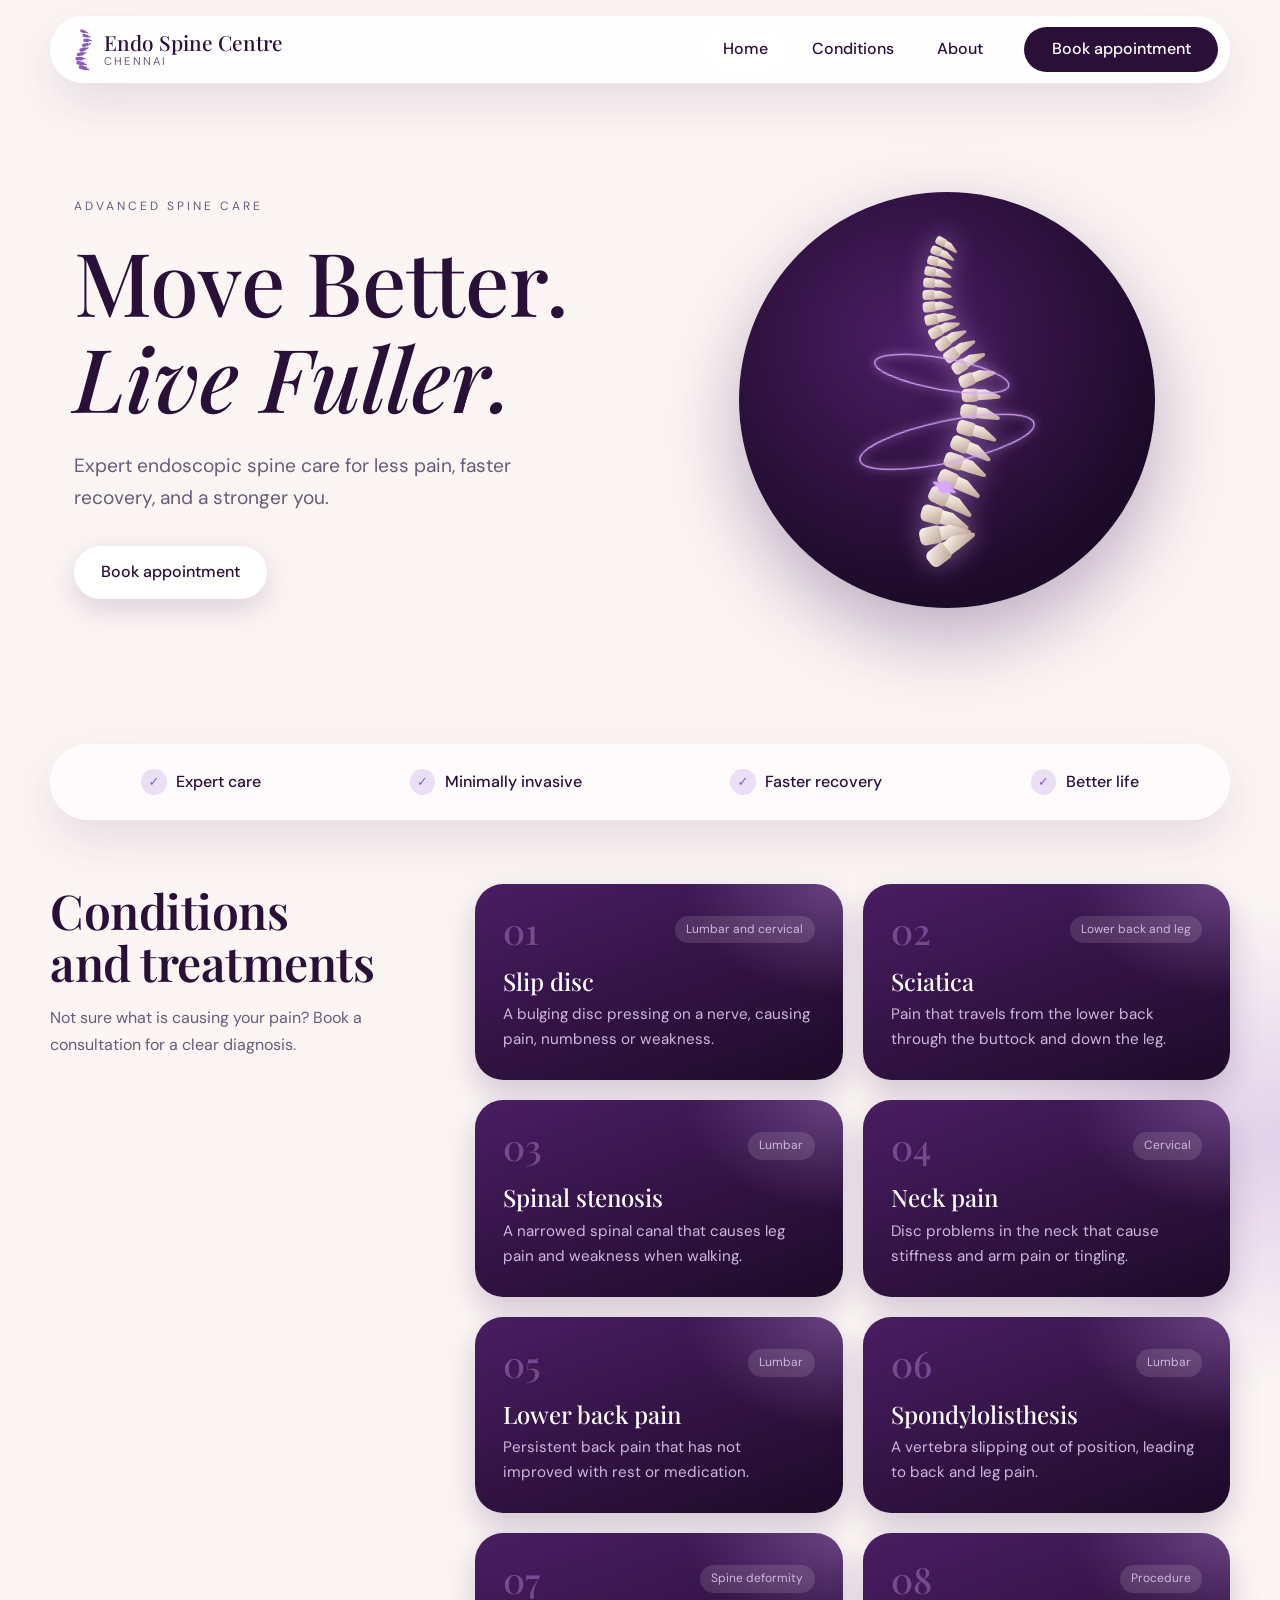
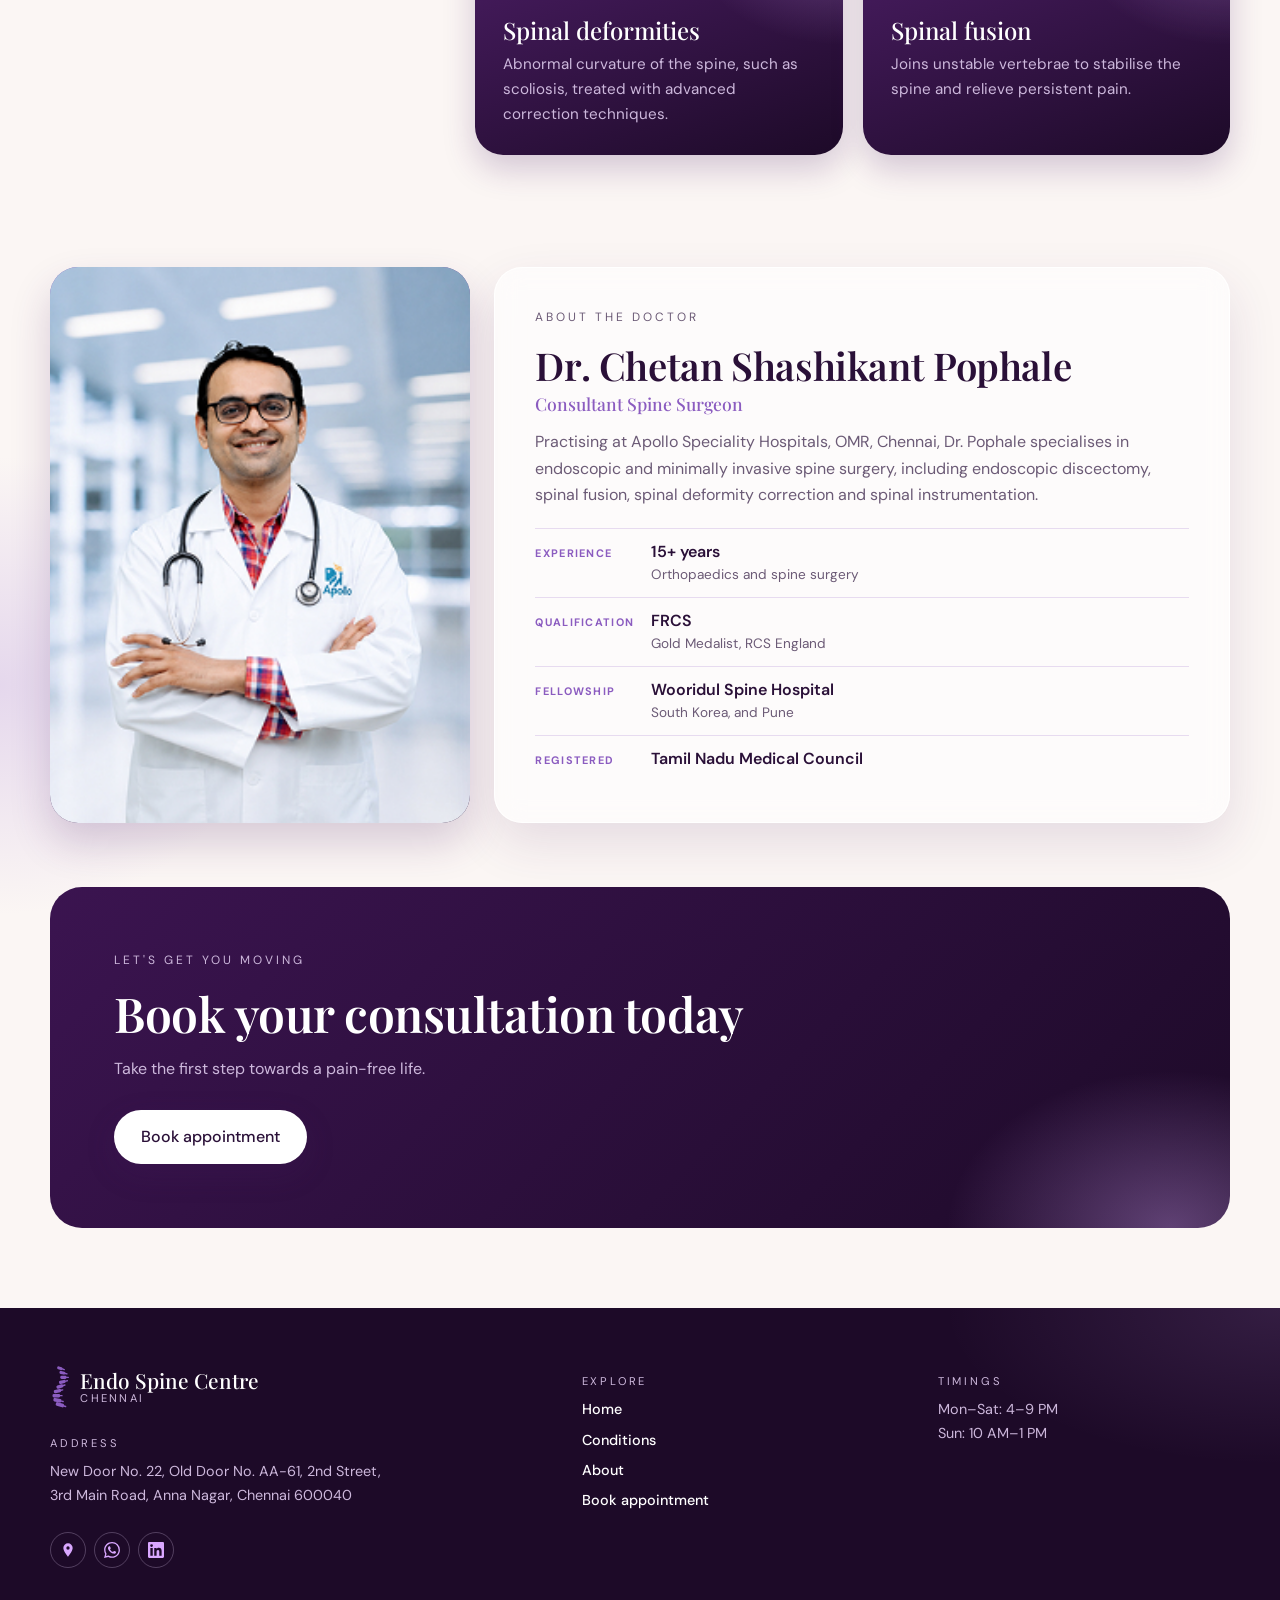
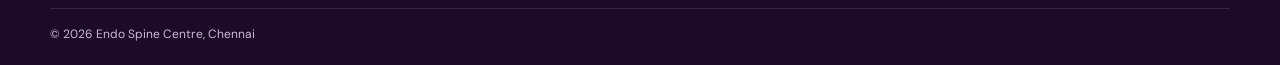
==== index.html @ b91d19f9 "Add files via upload" ====
<!DOCTYPE html>
<html lang="en">
<head>
  <meta charset="UTF-8">
  <meta name="viewport" content="width=device-width, initial-scale=1.0, viewport-fit=cover">
  <meta name="description" content="Endoscopic spine surgery by Dr. Chetan Pophale at Endo Spine Centre, Anna Nagar, Chennai.">
  <title>Endo Spine Centre, Chennai | Dr. Chetan Pophale</title>
  <link rel="preconnect" href="https://fonts.googleapis.com">
  <link rel="preconnect" href="https://fonts.gstatic.com" crossorigin>
  <link rel="stylesheet" href="https://fonts.googleapis.com/css2?family=DM+Sans:wght@400;500;700&family=Playfair+Display:ital,wght@0,500;0,600;1,500&display=swap">
  <link rel="stylesheet" href="style.css">
</head>
<body>
  <header class="site-header">
    <a class="brand" href="index.html"><span>Endo Spine Centre<small>Chennai</small></span></a>
    <button class="menu-toggle" type="button" aria-expanded="false" aria-controls="site-nav" aria-label="Open menu"><span></span></button>
    <nav class="site-nav" id="site-nav">
      <a href="index.html" aria-current="page">Home</a>
      <a href="#conditions">Conditions</a>
      <a href="#about">About</a>
      <a class="btn" href="booking.html">Book appointment</a>
    </nav>
  </header>

  <main>
    <section class="hero">
      <div class="container">
        <div class="hero-art">
          <svg class="spine" viewBox="150 0 300 700" role="img" aria-label="Glowing spine">
            <defs>
              <linearGradient id="bone" x1="0" y1="0" x2="1" y2="1">
                <stop offset="0" stop-color="#fff6ec"/>
                <stop offset="1" stop-color="#b79f90"/>
              </linearGradient>
              <symbol id="v" overflow="visible">
                <rect x="-20" y="-15" width="40" height="30" rx="10"/>
                <path d="M16-12H34L66 4Q70 9 63 11L34 12H16Z"/>
              </symbol>
            </defs>
            <g class="column">
              <use href="#v" transform="translate(289 47) rotate(29) scale(0.54)"/>
              <use href="#v" transform="translate(280 65) rotate(22) scale(0.56)"/>
              <use href="#v" transform="translate(274 84) rotate(16) scale(0.58)"/>
              <use href="#v" transform="translate(269 104) rotate(10) scale(0.60)"/>
              <use href="#v" transform="translate(267 126) rotate(4) scale(0.62)"/>
              <use href="#v" transform="translate(266 149) rotate(-1) scale(0.64)"/>
              <use href="#v" transform="translate(267 172) rotate(-6) scale(0.67)"/>
              <use href="#v" transform="translate(271 196) rotate(-12) scale(0.69)"/>
              <use href="#v" transform="translate(279 220) rotate(-26) scale(0.71)"/>
              <use href="#v" transform="translate(293 242) rotate(-35) scale(0.74)"/>
              <use href="#v" transform="translate(309 264) rotate(-37) scale(0.77)"/>
              <use href="#v" transform="translate(325 286) rotate(-33) scale(0.79)"/>
              <use href="#v" transform="translate(339 312) rotate(-21) scale(0.82)"/>
              <use href="#v" transform="translate(345 341) rotate(-3) scale(0.85)"/>
              <use href="#v" transform="translate(343 372) rotate(7) scale(0.88)"/>
              <use href="#v" transform="translate(337 404) rotate(16) scale(0.91)"/>
              <use href="#v" transform="translate(326 435) rotate(22) scale(0.95)"/>
              <use href="#v" transform="translate(314 467) rotate(19) scale(0.98)"/>
              <use href="#v" transform="translate(303 501) rotate(24) scale(1.01)"/>
              <use href="#v" transform="translate(286 534) rotate(26) scale(1.05)"/>
              <use href="#v" transform="translate(272 569) rotate(15) scale(1.09)"/>
              <use href="#v" transform="translate(270 609) rotate(-11) scale(1.13)"/>
              <use href="#v" transform="translate(285 646) rotate(-37) scale(1.17)"/>
            </g>
            <ellipse class="ring" cx="300" cy="430" rx="170" ry="40" transform="rotate(-12 300 430)"/>
            <ellipse class="ring" cx="290" cy="300" rx="130" ry="30" transform="rotate(10 290 300)"/>
            <ellipse class="disc" cx="295" cy="517" rx="24" ry="5" transform="rotate(25 295 517)"/>
            <circle class="pulse" cx="295" cy="517" r="12"/>
          </svg>
        </div>

        <div class="hero-copy">
          <p class="label">Advanced spine care</p>
          <h1>Move Better.<em>Live Fuller.</em></h1>
          <p class="lead">Expert endoscopic spine care for less pain, faster recovery, and a stronger you.</p>
          <a class="btn btn-light" href="booking.html">Book appointment</a>
        </div>
      </div>
    </section>

    <ul class="trust container">
      <li>Expert care</li>
      <li>Minimally invasive</li>
      <li>Faster recovery</li>
      <li>Better life</li>
    </ul>

    <section class="conditions" id="conditions">
      <div class="container">
        <div class="intro">
          <h2>Conditions and treatments</h2>
          <p>Not sure what is causing your pain? Book a consultation for a clear diagnosis.</p>
        </div>
        <div class="cards" data-carousel>
          <article class="card"><span>Lumbar and cervical</span><h3>Slip disc</h3><p>A bulging disc pressing on a nerve, causing pain, numbness or weakness.</p></article>
          <article class="card"><span>Lower back and leg</span><h3>Sciatica</h3><p>Pain that travels from the lower back through the buttock and down the leg.</p></article>
          <article class="card"><span>Lumbar</span><h3>Spinal stenosis</h3><p>A narrowed spinal canal that causes leg pain and weakness when walking.</p></article>
          <article class="card"><span>Cervical</span><h3>Neck pain</h3><p>Disc problems in the neck that cause stiffness and arm pain or tingling.</p></article>
          <article class="card"><span>Lumbar</span><h3>Lower back pain</h3><p>Persistent back pain that has not improved with rest or medication.</p></article>
          <article class="card"><span>Lumbar</span><h3>Spondylolisthesis</h3><p>A vertebra slipping out of position, leading to back and leg pain.</p></article>
          <article class="card"><span>Spine deformity</span><h3>Spinal deformities</h3><p>Abnormal curvature of the spine, such as scoliosis, treated with advanced correction techniques.</p></article>
          <article class="card"><span>Procedure</span><h3>Spinal fusion</h3><p>Joins unstable vertebrae to stabilise the spine and relieve persistent pain.</p></article>
        </div>
      </div>
    </section>

    <section class="about" id="about">
      <div class="container">
        <article class="about-card">
          <figure class="portrait">
            <img src="Chetan.jpg" alt="Dr. Chetan Pophale" loading="lazy">
          </figure>
          <div class="about-body">
            <p class="label">About the doctor</p>
            <h2>Dr. Chetan Shashikant Pophale</h2>
            <h3>Consultant Spine Surgeon</h3>
            <p>
              Practising at Apollo Speciality Hospitals, OMR, Chennai, Dr. Pophale specialises in
              endoscopic and minimally invasive spine surgery, including endoscopic discectomy, spinal
              fusion, spinal deformity correction and spinal instrumentation.
            </p>
            <dl class="credentials">
              <div><dt>Experience</dt><dd><strong>15+ years</strong><span>Orthopaedics and spine surgery</span></dd></div>
              <div><dt>Qualification</dt><dd><strong>FRCS</strong><span>Gold Medalist, RCS England</span></dd></div>
              <div><dt>Fellowship</dt><dd><strong>Wooridul Spine Hospital</strong><span>South Korea, and Pune</span></dd></div>
              <div><dt>Registered</dt><dd><strong>Tamil Nadu Medical Council</strong></dd></div>
            </dl>
          </div>
        </article>
      </div>
    </section>

    <section class="cta">
      <div class="container">
        <p class="label">Let's get you moving</p>
        <h2>Book your consultation today</h2>
        <p>Take the first step towards a pain-free life.</p>
        <a class="btn btn-light" href="booking.html">Book appointment</a>
      </div>
    </section>
  </main>

  <footer class="site-footer">
    <div class="container">
      <a class="brand" href="index.html"><span>Endo Spine Centre<small>Chennai</small></span></a>

      <div class="social-icons">
        <a class="icon-link" href="https://share.google/g54eVJGmW7RyER9a3" target="_blank" rel="noopener" aria-label="Directions" title="Directions">
          <svg viewBox="0 0 24 24" aria-hidden="true"><path d="M12 2a7 7 0 0 0-7 7c0 5 7 13 7 13s7-8 7-13a7 7 0 0 0-7-7zm0 9.5a2.5 2.5 0 1 1 0-5 2.5 2.5 0 0 1 0 5z"/></svg>
        </a>
        <a class="icon-link" href="#" data-whatsapp="Hello, I would like to know more about Endo Spine Centre." aria-label="WhatsApp" title="WhatsApp">
          <svg viewBox="0 0 24 24" aria-hidden="true"><path d="M17.472 14.382c-.297-.149-1.758-.867-2.03-.967-.273-.099-.471-.148-.67.15-.197.297-.767.966-.94 1.164-.173.199-.347.223-.644.075-.297-.15-1.255-.463-2.39-1.475-.883-.788-1.48-1.761-1.653-2.059-.173-.297-.018-.458.13-.606.134-.133.298-.347.446-.52.149-.174.198-.298.298-.497.099-.198.05-.371-.025-.52-.075-.149-.669-1.612-.916-2.207-.242-.579-.487-.5-.669-.51-.173-.008-.371-.01-.57-.01-.198 0-.52.074-.792.372-.272.297-1.04 1.016-1.04 2.479 0 1.462 1.065 2.875 1.213 3.074.149.198 2.096 3.2 5.077 4.487.709.306 1.262.489 1.694.625.712.227 1.36.195 1.871.118.571-.085 1.758-.719 2.006-1.413.248-.694.248-1.289.173-1.413-.074-.124-.272-.198-.57-.347m-5.421 7.403h-.004a9.87 9.87 0 0 1-5.031-1.378l-.361-.214-3.741.982.998-3.648-.235-.374a9.86 9.86 0 0 1-1.51-5.26c.001-5.45 4.436-9.884 9.888-9.884 2.64 0 5.122 1.03 6.988 2.898a9.825 9.825 0 0 1 2.893 6.994c-.003 5.45-4.437 9.884-9.885 9.884m8.413-18.297A11.815 11.815 0 0 0 12.05 0C5.495 0 .16 5.335.157 11.892c0 2.096.547 4.142 1.588 5.945L.057 24l6.305-1.654a11.882 11.882 0 0 0 5.683 1.448h.005c6.554 0 11.89-5.335 11.893-11.893a11.821 11.821 0 0 0-3.48-8.413z"/></svg>
        </a>
        <a class="icon-link" href="https://in.linkedin.com/in/chetan-pophale-14793382" target="_blank" rel="noopener" aria-label="LinkedIn" title="LinkedIn">
          <svg viewBox="0 0 24 24" aria-hidden="true"><path d="M20.447 20.452h-3.554v-5.569c0-1.328-.027-3.037-1.852-3.037-1.853 0-2.136 1.445-2.136 2.939v5.667H9.351V9h3.414v1.561h.046c.477-.9 1.637-1.85 3.37-1.85 3.601 0 4.267 2.37 4.267 5.455v6.286zM5.337 7.433a2.062 2.062 0 1 1 0-4.125 2.062 2.062 0 0 1 0 4.125zM7.119 20.452H3.555V9h3.564v11.452zM22.225 0H1.771C.792 0 0 .774 0 1.729v20.542C0 23.227.792 24 1.771 24h20.451C23.2 24 24 23.227 24 22.271V1.729C24 .774 23.2 0 22.222 0h.003z"/></svg>
        </a>
      </div>

      <div class="footer-block footer-location">
        <p class="label">Address</p>
        <a class="footer-address" href="https://share.google/g54eVJGmW7RyER9a3" target="_blank" rel="noopener" aria-label="Open address in Google Maps">
          <address>New Door No. 22, Old Door No. AA-61, 2nd Street, 3rd Main Road, Anna Nagar, Chennai 600040</address>
        </a>
      </div>

      <nav class="footer-block" aria-label="Footer">
        <p class="label">Explore</p>
        <a href="index.html">Home</a>
        <a href="#conditions">Conditions</a>
        <a href="#about">About</a>
        <a href="booking.html">Book appointment</a>
      </nav>

      <div class="footer-block footer-timings">
        <p class="label">Timings</p>
        <p>Mon–Sat: 4–9 PM<br>Sun: 10 AM–1 PM</p>
      </div>

      <p class="copyright">&copy; 2026 Endo Spine Centre, Chennai</p>
    </div>
  </footer>

  <script src="config.js"></script>
  <script src="menu.js"></script>
  <script src="carousel.js"></script>
</body>
</html>
---- style.css ----
/* ---------- Tokens ---------- */
:root {
  --plum: #2a1038;
  --plum-2: #4a1d63;
  --night: #1d0a28;
  --violet: #8b5cc0;
  --glow: #d9a7ff;
  --lav: #eadff5;
  --blush: #fbf6f4;
  --muted: #6b5a76;
  --soft: #cdb8dc;
}

/* ---------- Base ---------- */
* { box-sizing: border-box; margin: 0; padding: 0; }
[hidden] { display: none !important; }

html { scroll-behavior: smooth; scroll-padding-top: 6rem; }

body {
  font-family: "DM Sans", system-ui, sans-serif;
  color: var(--plum);
  line-height: 1.65;
  background:
    radial-gradient(28rem 24rem at 100% 35%, rgba(176, 140, 215, 0.35), transparent 65%),
    radial-gradient(26rem 22rem at 0 70%, rgba(196, 170, 226, 0.4), transparent 65%),
    var(--blush);
}

h1, h2, h3, .brand span { font-family: "Playfair Display", serif; font-weight: 500; line-height: 1.1; }
h1 { font-size: clamp(2.7rem, 13vw, 5.5rem); }
h1 em { display: block; }
h2 { font-size: clamp(1.9rem, 8vw, 3rem); font-weight: 600; letter-spacing: -0.01em; }
h1, h2 { text-wrap: balance; }
p { text-wrap: pretty; }
a { color: inherit; text-decoration: none; }
:focus-visible { outline: 3px solid var(--violet); outline-offset: 3px; }

.container { width: calc(100% - 2rem); margin-inline: auto; }
.label { margin-bottom: 1rem; font-size: 0.75rem; letter-spacing: 0.25em; text-transform: uppercase; color: var(--muted); }
.lead { max-width: 34ch; margin: 1.25rem 0 1.75rem; font-size: 1.15rem; color: var(--muted); }

/* ---------- Shared components ---------- */

.btn {
  display: inline-block; padding: 0.85rem 1.7rem; border: 0; border-radius: 999px;
  background: var(--plum); color: #fff; font: inherit; font-weight: 500;
  white-space: nowrap; cursor: pointer; transition: transform 0.15s, background 0.15s;
}
.btn:active { transform: scale(0.97); background: var(--plum-2); }
.btn-light { background: #fff; color: var(--plum); box-shadow: 0 10px 30px rgba(74, 29, 99, 0.18); }

.brand { display: flex; align-items: center; gap: 0.4rem; line-height: 1.2; }
.brand::before {
  content: ""; flex: none; width: 24px; height: 46px;
  background: url("data:image/svg+xml,%3Csvg xmlns='http://www.w3.org/2000/svg' viewBox='4 0 34 64' fill='%238b5cc0'%3E%3Cg transform='translate(18.0 6.0) rotate(17)'%3E%3Crect x='-4.0' y='-2.1' width='8.0' height='4.2' rx='2'/%3E%3Crect x='3.0' y='-1' width='4.5' height='2' rx='1'/%3E%3C/g%3E%3Cg transform='translate(21.5 12.5) rotate(13)'%3E%3Crect x='-4.2' y='-2.2' width='8.5' height='4.3' rx='2'/%3E%3Crect x='3.2' y='-1' width='4.5' height='2' rx='1'/%3E%3C/g%3E%3Cg transform='translate(23.0 19.0) rotate(0)'%3E%3Crect x='-4.5' y='-2.2' width='9.0' height='4.5' rx='2'/%3E%3Crect x='3.5' y='-1' width='4.5' height='2' rx='1'/%3E%3C/g%3E%3Cg transform='translate(21.5 25.5) rotate(-13)'%3E%3Crect x='-4.8' y='-2.3' width='9.5' height='4.6' rx='2'/%3E%3Crect x='3.8' y='-1' width='4.5' height='2' rx='1'/%3E%3C/g%3E%3Cg transform='translate(18.0 32.0) rotate(-17)'%3E%3Crect x='-5.0' y='-2.4' width='10.0' height='4.7' rx='2'/%3E%3Crect x='4.0' y='-1' width='4.5' height='2' rx='1'/%3E%3C/g%3E%3Cg transform='translate(14.5 38.5) rotate(-13)'%3E%3Crect x='-5.2' y='-2.4' width='10.5' height='4.8' rx='2'/%3E%3Crect x='4.2' y='-1' width='4.5' height='2' rx='1'/%3E%3C/g%3E%3Cg transform='translate(13.0 45.0) rotate(-0)'%3E%3Crect x='-5.5' y='-2.5' width='11.0' height='5.0' rx='2'/%3E%3Crect x='4.5' y='-1' width='4.5' height='2' rx='1'/%3E%3C/g%3E%3Cg transform='translate(14.5 51.5) rotate(13)'%3E%3Crect x='-5.8' y='-2.5' width='11.5' height='5.1' rx='2'/%3E%3Crect x='4.8' y='-1' width='4.5' height='2' rx='1'/%3E%3C/g%3E%3Cg transform='translate(18.0 58.0) rotate(17)'%3E%3Crect x='-6.0' y='-2.6' width='12.0' height='5.2' rx='2'/%3E%3Crect x='5.0' y='-1' width='4.5' height='2' rx='1'/%3E%3C/g%3E%3C/svg%3E") center / contain no-repeat;
}
.brand span { font-size: 1.1rem; white-space: nowrap; }
.brand small { display: block; font: 400 0.64rem "DM Sans", sans-serif; letter-spacing: 0.2em; text-transform: uppercase; color: var(--muted); }

/* ---------- Header and menu ---------- */
.site-header {
  background: rgba(255, 255, 255, 0.88); border: 1px solid rgba(255, 255, 255, 0.85);
  box-shadow: 0 20px 50px rgba(74, 29, 99, 0.12); backdrop-filter: blur(18px) saturate(1.2);
  position: fixed; top: calc(0.75rem + env(safe-area-inset-top)); left: 50%; z-index: 10;
  transform: translateX(-50%); width: calc(100% - 1.5rem); padding: 0.45rem 0.45rem 0.45rem 1rem;
  display: flex; align-items: center; justify-content: space-between; border-radius: 999px;
}

.menu-toggle {
  position: relative; width: 2.5rem; height: 2.5rem; border: 0; border-radius: 50%;
  background: var(--plum); cursor: pointer;
}
.menu-toggle span, .menu-toggle span::before {
  position: absolute; left: 50%; width: 1rem; height: 2px; border-radius: 2px;
  background: #fff; transition: transform 0.25s, top 0.25s;
}
.menu-toggle span { top: calc(50% - 1px); transform: translateX(-50%); }
.menu-toggle span::before { content: ""; left: 0; top: -5px; width: 100%; box-shadow: 0 10px 0 #fff; transition: box-shadow 0.2s; }
.is-open .menu-toggle span { transform: translateX(-50%) rotate(45deg); }
.is-open .menu-toggle span::before { top: 0; box-shadow: none; transform: rotate(-90deg); }

.site-nav {
  position: absolute; top: calc(100% + 0.5rem); right: 0; width: 12rem;
  display: grid; gap: 0.1rem; padding: 0.4rem; border-radius: 20px;
  background: rgba(255, 255, 255, 0.97); border: 1px solid #fff;
  box-shadow: 0 14px 36px rgba(74, 29, 99, 0.2);
  opacity: 0; visibility: hidden; transform: translateY(-6px);
  transition: opacity 0.2s, transform 0.2s, visibility 0.2s;
}
.is-open .site-nav { opacity: 1; visibility: visible; transform: none; }
.site-nav a:not(.btn) { padding: 0.55rem 0.8rem; border-radius: 12px; font-size: 0.95rem; font-weight: 500; }
.site-nav a:not(.btn):active, .site-nav [aria-current] { background: var(--lav); }
.site-nav .btn { margin-top: 0.3rem; padding: 0.6rem 0.8rem; font-size: 0.9rem; text-align: center; }

/* ---------- Hero (phone: spine is a background behind the text) ---------- */
.hero { position: relative; overflow: hidden; }
.hero .container {
  position: relative; display: grid; align-items: end; min-height: 34rem;
  margin-top: 5.5rem; padding: 0; overflow: hidden; border-radius: 32px;
}
.hero-art {
  position: absolute; inset: 0;
  background: radial-gradient(circle at 70% 30%, var(--plum-2), var(--night) 75%);
}
.spine {
  position: absolute; right: -2.5rem; top: 50%; height: 92%; width: auto;
  transform: translateY(-50%); opacity: 0.45; overflow: visible;
}
.hero-copy { position: relative; padding: 2rem 1.5rem 2.25rem; color: #fff; }
.hero-copy .label, .hero-copy .lead { color: var(--soft); }

.column { fill: url(#bone); filter: drop-shadow(0 0 24px rgba(217, 167, 255, 0.45)); }
.spine .ring { fill: none; stroke: var(--glow); stroke-width: 2.5; filter: drop-shadow(0 0 8px var(--glow)); }
.spine .disc { fill: var(--glow); filter: drop-shadow(0 0 8px var(--glow)); }
.spine .pulse { fill: var(--glow); transform-box: fill-box; transform-origin: center; animation: pulse 2.4s ease-out infinite; }
@keyframes pulse { from { transform: scale(1); opacity: 0.6; } to { transform: scale(3.5); opacity: 0; } }

/* ---------- Trust strip ---------- */
.trust {
  position: relative; margin-top: 1rem; list-style: none; padding: 0;
  display: grid; grid-template-columns: 1fr 1fr; gap: 0.6rem;
}
.trust li {
  display: flex; align-items: center; gap: 0.6rem; padding: 0.75rem 0.85rem; border-radius: 18px;
  background: rgba(255, 255, 255, 0.7); border: 1px solid rgba(255, 255, 255, 0.9);
  box-shadow: 0 8px 22px rgba(74, 29, 99, 0.08);
  font-size: 0.85rem; font-weight: 500; line-height: 1.25;
}
.trust li::before {
  content: "\2713"; flex: none; display: grid; place-items: center; width: 1.6rem; height: 1.6rem;
  border-radius: 50%; background: var(--lav); color: var(--violet); font-size: 0.8rem; font-weight: 700;
}

/* ---------- About ---------- */
.about { padding-block: 0 1.5rem; }
.about-card { display: grid; gap: 1rem; }

.portrait img {
  display: block; width: 100%; aspect-ratio: 4 / 3; max-height: 17rem; object-fit: cover; object-position: center 20%;
  border-radius: 28px; box-shadow: 0 20px 40px rgba(74, 29, 99, 0.2);
  background: linear-gradient(160deg, var(--violet), var(--plum));
}

.about-body {
  padding: 1.5rem; border-radius: 28px;
  background: rgba(255, 255, 255, 0.6); border: 1px solid rgba(255, 255, 255, 0.85);
  box-shadow: 0 20px 50px rgba(74, 29, 99, 0.12); backdrop-filter: blur(14px);
}
.about-body h2 { font-size: clamp(1.7rem, 7vw, 2.4rem); }
.about-body h3 { margin: 0.5rem 0 1rem; font-size: 1.1rem; font-weight: 500; color: var(--violet); }
.about-body p:not(.label) { color: var(--muted); }

/* Credentials: a simple label / value list */
.credentials { margin-top: 1.25rem; }
.credentials div {
  display: grid; grid-template-columns: 6.5rem 1fr; gap: 0.75rem; align-items: baseline;
  padding: 0.8rem 0; border-top: 1px solid rgba(139, 92, 192, 0.2);
}
.credentials dt { font-size: 0.68rem; font-weight: 700; letter-spacing: 0.12em; text-transform: uppercase; color: var(--violet); }
.credentials strong { display: block; font-weight: 600; line-height: 1.3; }
.credentials span { display: block; margin-top: 0.15rem; font-size: 0.85rem; line-height: 1.4; color: var(--muted); }

/* ---------- Conditions (phone: centered, auto-advancing carousel) ---------- */
.conditions { padding-block: 2.5rem 0.5rem; }
.conditions .container { display: grid; gap: 2rem; }
.conditions .intro p:not(.label) { margin-top: 1rem; color: var(--muted); }
.cards {
  position: relative; display: flex; gap: 1rem; margin-inline: -1rem; padding: 1.5rem 11vw 5rem; margin-block: -1.25rem -3rem;
  overflow-x: auto; scroll-snap-type: x mandatory; scrollbar-width: none; counter-reset: condition;
}
.cards::-webkit-scrollbar { display: none; }
.card {
  position: relative; display: grid; grid-template-columns: auto 1fr; align-content: start; align-items: center;
  flex: 0 0 78vw; padding: 1.5rem; border-radius: 28px; scroll-snap-align: center; scroll-snap-stop: always; color: #fff;
  background:
    radial-gradient(14rem 10rem at 100% 0, rgba(217, 167, 255, 0.3), transparent 70%),
    linear-gradient(160deg, var(--plum-2), var(--night));
  box-shadow: 0 14px 32px rgba(74, 29, 99, 0.22);
  counter-increment: condition; transition: transform 0.2s;
}
.card::before {
  content: counter(condition, decimal-leading-zero);
  font: 500 2.25rem/1 "Playfair Display", serif; color: rgba(217, 167, 255, 0.35);
}
.card span { justify-self: end; padding: 0.25rem 0.7rem; border-radius: 999px; background: rgba(255, 255, 255, 0.12); font-size: 0.75rem; color: var(--soft); }
.card h3 { grid-column: 1 / -1; margin: 1.25rem 0 0.5rem; font-size: 1.5rem; }
.card p { grid-column: 1 / -1; color: var(--soft); font-size: 0.95rem; }

/* ---------- Call to action ---------- */
.cta { padding-block: 0.5rem 3rem; }
.cta .container {
  padding: 2.5rem 1.5rem; border-radius: 32px; color: #fff;
  background:
    radial-gradient(20rem 14rem at 95% 100%, rgba(217, 167, 255, 0.35), transparent 70%),
    linear-gradient(135deg, #3b1450, var(--night));
}
.cta .label, .cta p:not(.label) { color: var(--soft); }
.cta p:not(.label) { margin: 1rem 0 1.75rem; }

/* ---------- Footer ---------- */
.site-footer {
  padding: 2rem 0 1rem; color: var(--soft); font-size: 0.9rem;
  background: radial-gradient(30rem 14rem at 100% 0, rgba(217, 167, 255, 0.12), transparent 70%), var(--night);
}
.site-footer .container {
  display: grid; grid-template-columns: 1fr 1fr; align-items: start; column-gap: 1rem;
  grid-template-areas: "brand social" "location location" "explore timings" "copy copy";
}
.site-footer .brand { grid-area: brand; align-self: center; color: #fff; }
.site-footer small, .site-footer .label { color: var(--soft); }
.site-footer .label { margin-bottom: 0.5rem; font-size: 0.7rem; }
.footer-block { margin-top: 1.25rem; padding-top: 1.25rem; border-top: 1px solid rgba(205, 184, 220, 0.15); }
.footer-location { grid-area: location; }
.footer-timings { grid-area: timings; }
.footer-address { display: block; max-width: 34ch; }
.footer-address address { font-style: normal; }
.site-footer nav { grid-area: explore; display: grid; justify-items: start; align-content: start; gap: 0.4rem; }
.site-footer nav .label { margin-bottom: 0.1rem; }
.site-footer nav a { color: #fff; font-weight: 500; }
.footer-address:hover, .site-footer nav a:hover { color: var(--glow); }
.social-icons { grid-area: social; justify-self: end; display: flex; gap: 0.5rem; }
.icon-link {
  display: grid; place-items: center; width: 2.25rem; height: 2.25rem;
  border: 1px solid rgba(205, 184, 220, 0.3); border-radius: 50%; color: var(--glow);
  transition: background 0.15s;
}
.icon-link:hover, .icon-link:active { background: rgba(217, 167, 255, 0.15); }
.icon-link svg { width: 1rem; height: 1rem; fill: currentColor; }
.copyright { grid-area: copy; margin-top: 1.5rem; padding-top: 1rem; font-size: 0.75rem; border-top: 1px solid rgba(205, 184, 220, 0.15); }

/* ---------- Booking ---------- */
.booking-intro {
  padding: 7rem 1.5rem 2.5rem; color: #fff;
  background: radial-gradient(24rem 18rem at 30% 90%, rgba(217, 167, 255, 0.25), transparent 65%), var(--night);
}
.booking-intro .label, .booking-intro .lead { color: var(--soft); }
.hours { max-width: 22rem; list-style: none; }
.hours li {
  display: flex; justify-content: space-between; gap: 1rem; padding: 0.6rem 0;
  border-top: 1px solid rgba(205, 184, 220, 0.2); font-size: 0.95rem;
}
.hours li span:last-child { color: var(--soft); }

.booking-form { padding: 1.25rem 1rem 2rem; }

/* The form and the success message share one card style */
form, .success {
  padding: 1.25rem 1.1rem; border-radius: 24px;
  background: rgba(255, 255, 255, 0.7); border: 1px solid rgba(255, 255, 255, 0.9);
  box-shadow: 0 10px 30px rgba(74, 29, 99, 0.08); backdrop-filter: blur(14px);
}
form { display: grid; gap: 1.1rem; }

.form-step { display: grid; gap: 0.65rem; }
.form-step + .form-step { padding-top: 1.1rem; border-top: 1px solid rgba(139, 92, 192, 0.15); }
.step-title { display: flex; align-items: center; gap: 0.6rem; font: 500 1.3rem/1.1 "Playfair Display", serif; color: var(--plum); }
.step-title span {
  display: grid; place-items: center; width: 1.6rem; height: 1.6rem; border-radius: 50%;
  background: linear-gradient(135deg, var(--violet), var(--plum-2)); color: #fff; font: 600 0.8rem "DM Sans", sans-serif;
  box-shadow: 0 4px 10px rgba(74, 29, 99, 0.25);
}
.step-title em { margin-left: 0.1rem; font: 400 0.8rem "DM Sans", sans-serif; color: var(--muted); }

label { display: grid; gap: 0.25rem; font-size: 0.8rem; font-weight: 500; color: var(--muted); }
input, select, textarea {
  width: 100%; min-height: 2.6rem; padding: 0.45rem 0.8rem;
  border: 1.5px solid var(--lav); border-radius: 10px;
  font: inherit; font-size: 1rem; /* 16px prevents iOS zoom on focus */ line-height: 1.3;
  color: var(--plum); background: #fff;
  -webkit-appearance: none; appearance: none;
}
select {
  padding-right: 2.5rem;
  background: #fff url("data:image/svg+xml,%3Csvg xmlns='http://www.w3.org/2000/svg' viewBox='0 0 12 8' fill='none' stroke='%238b5cc0' stroke-width='2'%3E%3Cpath d='M1 1l5 5 5-5'/%3E%3C/svg%3E") right 1rem center / 0.8rem no-repeat;
}
textarea { min-height: 4.5rem; resize: vertical; }
input:focus, select:focus, textarea:focus { border-color: var(--violet); outline: none; box-shadow: 0 0 0 3px rgba(139, 92, 192, 0.18); }
form .btn { width: 100%; padding: 0.85rem; font-size: 1rem; box-shadow: 0 8px 20px rgba(42, 16, 56, 0.22); }
form .btn:disabled { opacity: 0.7; cursor: wait; }
.form-error { font-size: 0.9rem; color: #b3261e; }

/* Time slot chips */
.field-label { margin-bottom: 0.1rem; font-size: 0.8rem; font-weight: 500; color: var(--muted); }
.slots { display: grid; grid-template-columns: repeat(3, 1fr); gap: 0.5rem; }
.slots-empty {
  grid-column: 1 / -1; padding: 0.85rem 1rem; border: 1.5px dashed rgba(139, 92, 192, 0.35); border-radius: 10px;
  background: rgba(255, 255, 255, 0.4); font-size: 0.85rem; text-align: center; color: var(--muted);
}
.slot { position: relative; display: block; font-size: 0.85rem; }
.slot input { position: absolute; inset: 0; height: 100%; min-height: 0; padding: 0; border: 0; opacity: 0; cursor: pointer; }
.slot span {
  display: block; padding: 0.55rem 0; border: 1.5px solid var(--lav); border-radius: 10px; background: #fff;
  text-align: center; font-weight: 500; color: var(--plum); transition: background 0.15s, border-color 0.15s, color 0.15s;
}
.slot:hover span { border-color: var(--violet); }
.slot input:disabled { cursor: not-allowed; }
.slot input:disabled + span, .slot:hover input:disabled + span { opacity: 0.5; background: rgba(255, 255, 255, 0.5); border-color: var(--lav); color: var(--muted); }
.slot input:checked + span { background: var(--plum); border-color: var(--plum); color: #fff; }
.slot input:focus-visible + span { outline: 3px solid var(--violet); outline-offset: 2px; }

.success { display: grid; gap: 1rem; justify-items: start; }
.success::before {
  content: "\2713"; display: grid; place-items: center; width: 3.5rem; height: 3.5rem;
  border-radius: 50%; background: var(--violet); color: #fff; font-size: 1.6rem;
}
.success h2 { font-size: 2rem; }
.success p { color: var(--muted); }

/* ---------- Accessibility ---------- */
@media (prefers-reduced-motion: reduce) {
  html { scroll-behavior: auto; }
  .spine .pulse { animation: none; }
}

/* ---------- Desktop (861px and up) ---------- */
@media (min-width: 861px) {
  html { scroll-padding-top: 0; }
  .container { width: min(1180px, 100% - 2.5rem); }
  .lead { margin: 1.5rem 0 2rem; font-size: 1.2rem; }
  .btn:hover { transform: translateY(-2px); background: var(--plum-2); }
  .btn-light:hover { background: var(--lav); }

  .site-header { top: 1rem; width: min(1180px, 100% - 2rem); padding: 0.6rem 0.7rem 0.6rem 1.4rem; }
  .brand span { font-size: 1.3rem; }
  .brand small { font-size: 0.7rem; }

  .menu-toggle { display: none; }
  .site-nav {
    position: static; display: flex; align-items: center; gap: 0.5rem; padding: 0; width: auto;
    background: none; border: 0; box-shadow: none; border-radius: 0;
    opacity: 1; visibility: visible; transform: none;
  }
  .site-nav a:not(.btn) { padding: 0.4rem 1.1rem; border-radius: 999px; font-size: 1rem; }
  .site-nav a:not(.btn):hover, .site-nav [aria-current] { background: rgba(255, 255, 255, 0.85); }
  .site-nav .btn { margin: 0 0 0 1rem; padding: 0.6rem 1.7rem; font-size: 1rem; }

  /* Hero: text on the left, spine circle on the right */
  .hero .container {
    min-height: min(100svh, 52rem); margin-top: 0; padding: 7rem 0 9rem; overflow: visible;
    grid-template-columns: 1fr 1fr; align-items: center; gap: 3rem; border-radius: 0;
  }
  .hero-art {
    position: relative; inset: auto; grid-column: 2; grid-row: 1; justify-self: center;
    width: min(26rem, 100%); aspect-ratio: 1; border-radius: 50%;
    background: radial-gradient(circle at 40% 35%, var(--plum-2), var(--night) 72%);
    box-shadow: 0 30px 80px rgba(74, 29, 99, 0.35);
  }
  .spine { right: auto; left: 50%; height: 88%; transform: translate(-50%, -50%); opacity: 1; }
  .hero-copy { grid-column: 1; grid-row: 1; color: var(--plum); }
  .hero-copy .label, .hero-copy .lead { color: var(--muted); }

  .trust {
    margin-top: -5.5rem; padding: 1.5rem 2rem; display: flex; flex-wrap: wrap; justify-content: space-around; gap: 0.75rem 2rem;
    border-radius: 999px; font-size: 1rem;
    background: rgba(255, 255, 255, 0.6); border: 1px solid rgba(255, 255, 255, 0.85);
    box-shadow: 0 20px 50px rgba(74, 29, 99, 0.12); backdrop-filter: blur(14px);
  }
  .trust li { padding: 0; background: none; border: 0; box-shadow: none; font-size: 1rem; }

  .about { padding-block: 3rem 2rem; }
  .about-card { grid-template-columns: 0.8fr 1.4fr; gap: 1.5rem; align-items: stretch; }
  .portrait img { height: 100%; max-height: none; aspect-ratio: auto; }
  .about-body { padding: 2.5rem; }

  .conditions { padding-block: 4rem; }
  .conditions .container { grid-template-columns: 1fr 2fr; align-items: start; gap: 3rem; }
  .cards { display: grid; grid-template-columns: repeat(2, 1fr); gap: 1.25rem; margin: 0; padding: 0; overflow: visible; }
  .card { padding: 1.75rem; }
  .card:hover { transform: translateY(-4px); }

  .cta { padding-block: 2rem 5rem; }
  .cta .container { padding: 4rem; }

  .site-footer { padding: 3.5rem 0 1.25rem; }
  .site-footer .container {
    grid-template-columns: 1.6fr 1fr 1fr; column-gap: 4rem;
    grid-template-areas: "brand explore timings" "location explore timings" "social explore timings" "copy copy copy";
  }
  .footer-block { margin-top: 0; padding-top: 0; border-top: 0; }
  .footer-location { margin-top: 1.5rem; }
  .footer-timings, .site-footer nav { padding-top: 0.5rem; }
  .social-icons { justify-self: start; margin-top: 1.5rem; }
  .copyright { margin-top: 2.5rem; }

  .booking { display: grid; grid-template-columns: 1fr 1fr; min-height: 100svh; }
  .booking-intro { padding: 10rem 3rem 4rem max(2rem, calc((100vw - 1180px) / 2 + 1.4rem)); }
  .booking-form { display: grid; place-items: center; padding: 8rem 2rem 4rem; }
  form, .success { width: min(420px, 100%); }
}
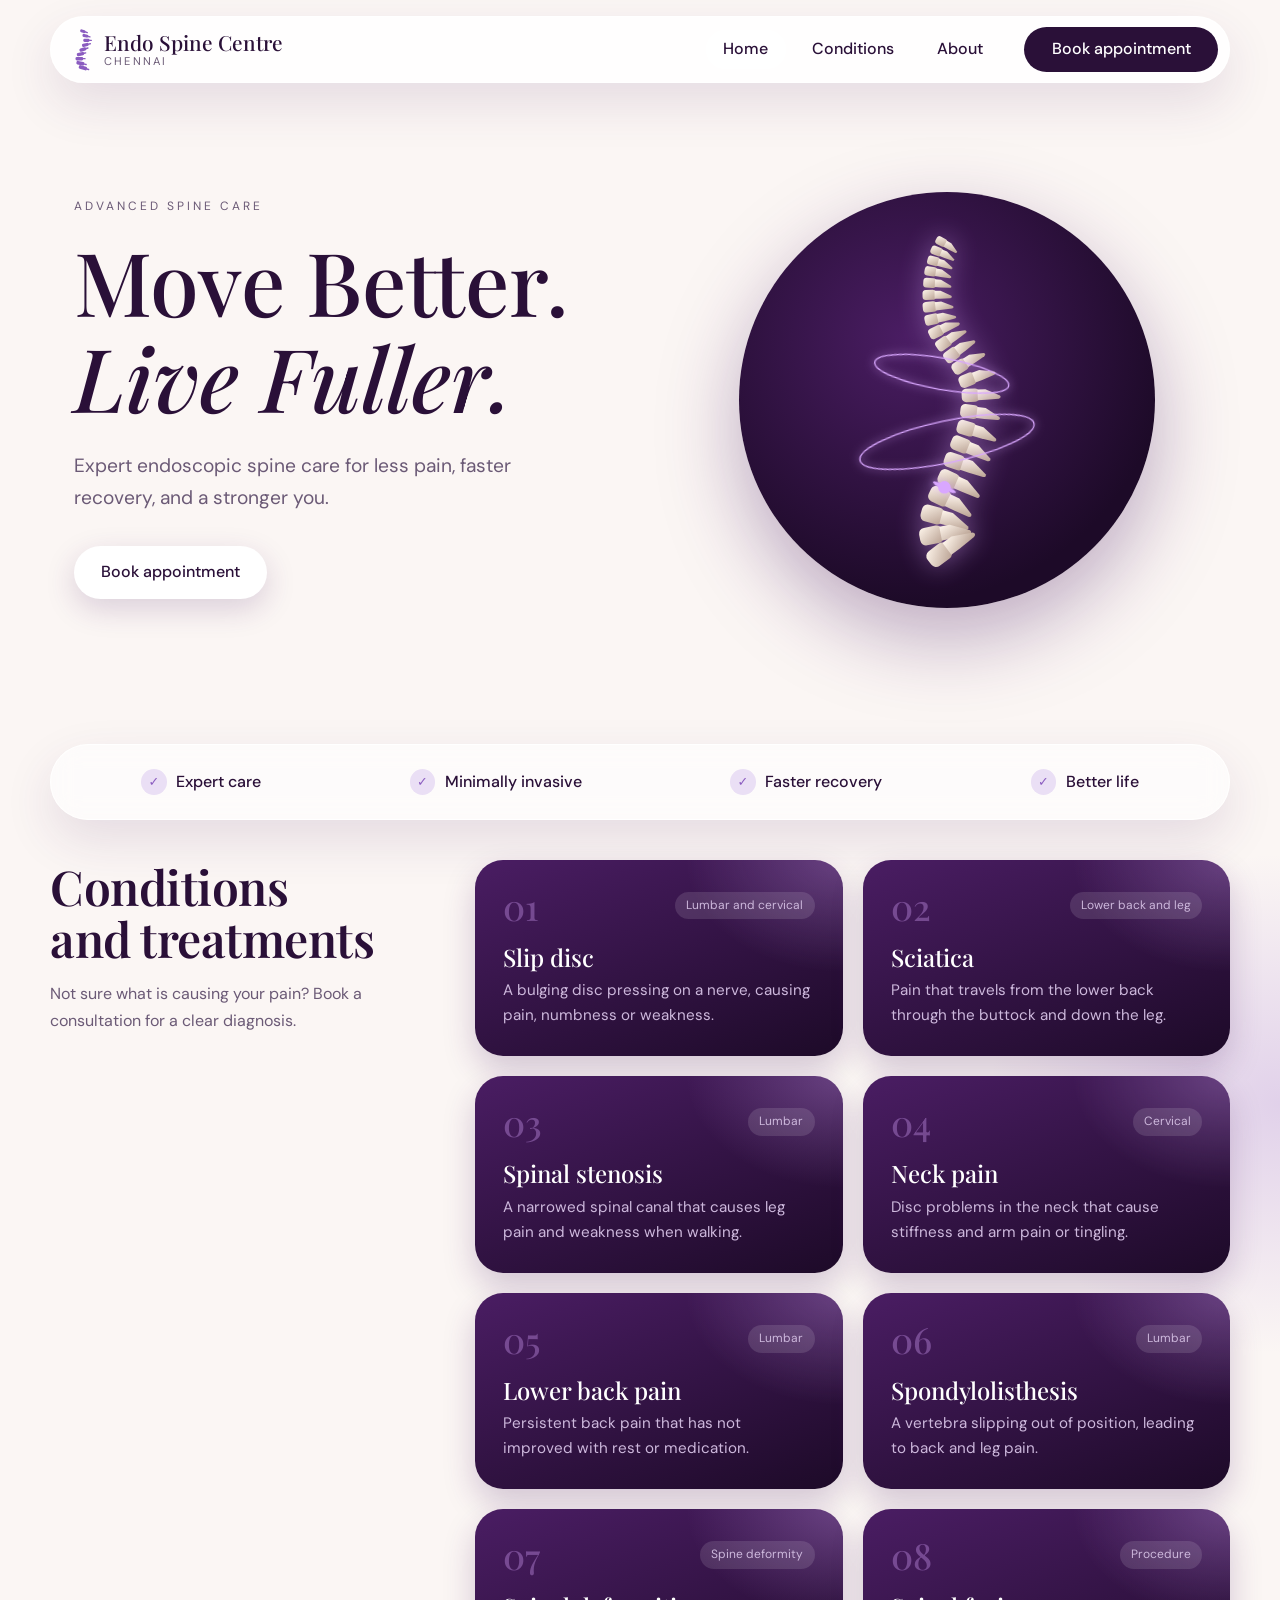
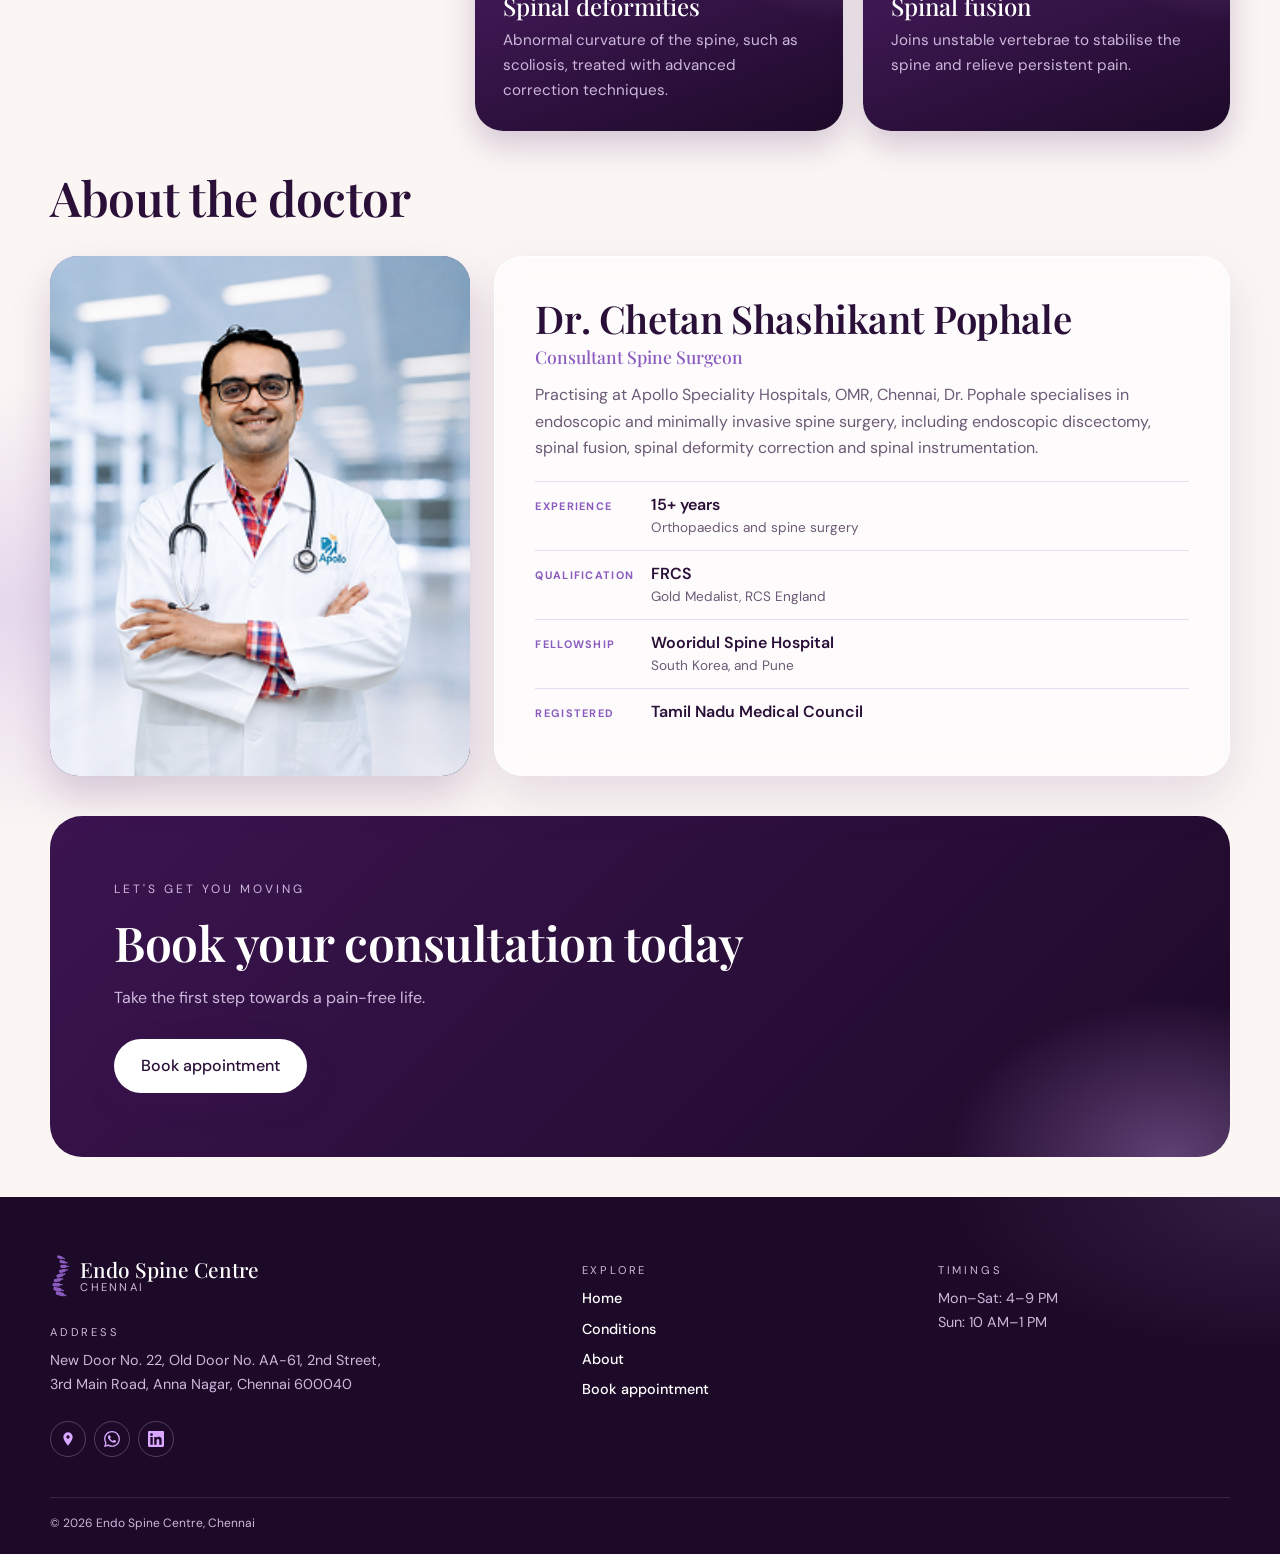
==== commit d6c68f0c: "Add files via upload" ====
--- a/index.html
+++ b/index.html
@@ -106,12 +106,14 @@
 
     <section class="about" id="about">
       <div class="container">
+        <div class="intro">
+          <h2>About the doctor</h2>
+        </div>
         <article class="about-card">
           <figure class="portrait">
             <img src="Chetan.jpg" alt="Dr. Chetan Pophale" loading="lazy">
           </figure>
           <div class="about-body">
-            <p class="label">About the doctor</p>
             <h2>Dr. Chetan Shashikant Pophale</h2>
             <h3>Consultant Spine Surgeon</h3>
             <p>
--- a/style.css
+++ b/style.css
@@ -9,13 +9,14 @@
   --blush: #fbf6f4;
   --muted: #6b5a76;
   --soft: #cdb8dc;
+  --gap: 1.5rem; /* space between sections */
 }
 
 /* ---------- Base ---------- */
 * { box-sizing: border-box; margin: 0; padding: 0; }
 [hidden] { display: none !important; }
 
-html { scroll-behavior: smooth; scroll-padding-top: 6rem; }
+html { scroll-behavior: smooth; scroll-padding-top: 4rem; }
 
 body {
   font-family: "DM Sans", system-ui, sans-serif;
@@ -40,6 +41,10 @@
 .label { margin-bottom: 1rem; font-size: 0.75rem; letter-spacing: 0.25em; text-transform: uppercase; color: var(--muted); }
 .lead { max-width: 34ch; margin: 1.25rem 0 1.75rem; font-size: 1.15rem; color: var(--muted); }
 
+/* Every section after the hero uses the same gap */
+.conditions, .about { padding-top: var(--gap); }
+.cta { padding-block: var(--gap); }
+
 /* ---------- Shared components ---------- */
 
 .btn {
@@ -96,7 +101,7 @@
 /* ---------- Hero (phone: spine is a background behind the text) ---------- */
 .hero { position: relative; overflow: hidden; }
 .hero .container {
-  position: relative; display: grid; align-items: end; min-height: 34rem;
+  position: relative; display: grid; align-items: end; min-height: 26rem;
   margin-top: 5.5rem; padding: 0; overflow: hidden; border-radius: 32px;
 }
 .hero-art {
@@ -104,7 +109,7 @@
   background: radial-gradient(circle at 70% 30%, var(--plum-2), var(--night) 75%);
 }
 .spine {
-  position: absolute; right: -2.5rem; top: 50%; height: 92%; width: auto;
+  position: absolute; right: -2.5rem; top: 50%; height: 105%; width: auto;
   transform: translateY(-50%); opacity: 0.45; overflow: visible;
 }
 .hero-copy { position: relative; padding: 2rem 1.5rem 2.25rem; color: #fff; }
@@ -133,7 +138,7 @@
 }
 
 /* ---------- About ---------- */
-.about { padding-block: 0 1.5rem; }
+.about .intro { margin-bottom: 1.5rem; }
 .about-card { display: grid; gap: 1rem; }
 
 .portrait img {
@@ -161,13 +166,12 @@
 .credentials strong { display: block; font-weight: 600; line-height: 1.3; }
 .credentials span { display: block; margin-top: 0.15rem; font-size: 0.85rem; line-height: 1.4; color: var(--muted); }
 
-/* ---------- Conditions (phone: centered, auto-advancing carousel) ---------- */
-.conditions { padding-block: 2.5rem 0.5rem; }
+/* ---------- Conditions (phone: centered, auto-advancing, looping carousel) ---------- */
 .conditions .container { display: grid; gap: 2rem; }
 .conditions .intro p:not(.label) { margin-top: 1rem; color: var(--muted); }
 .cards {
-  position: relative; display: flex; gap: 1rem; margin-inline: -1rem; padding: 1.5rem 11vw 5rem; margin-block: -1.25rem -3rem;
-  overflow-x: auto; scroll-snap-type: x mandatory; scrollbar-width: none; counter-reset: condition;
+  position: relative; display: flex; gap: 1rem; margin-inline: -1rem; padding: 1.5rem 11vw 3rem; margin-block: -1.25rem -3rem;
+  overflow-x: auto; scroll-snap-type: x mandatory; scrollbar-width: none;
 }
 .cards::-webkit-scrollbar { display: none; }
 .card {
@@ -177,10 +181,10 @@
     radial-gradient(14rem 10rem at 100% 0, rgba(217, 167, 255, 0.3), transparent 70%),
     linear-gradient(160deg, var(--plum-2), var(--night));
   box-shadow: 0 14px 32px rgba(74, 29, 99, 0.22);
-  counter-increment: condition; transition: transform 0.2s;
+  transition: transform 0.2s;
 }
 .card::before {
-  content: counter(condition, decimal-leading-zero);
+  content: attr(data-n); /* number is set by carousel.js */
   font: 500 2.25rem/1 "Playfair Display", serif; color: rgba(217, 167, 255, 0.35);
 }
 .card span { justify-self: end; padding: 0.25rem 0.7rem; border-radius: 999px; background: rgba(255, 255, 255, 0.12); font-size: 0.75rem; color: var(--soft); }
@@ -188,7 +192,6 @@
 .card p { grid-column: 1 / -1; color: var(--soft); font-size: 0.95rem; }
 
 /* ---------- Call to action ---------- */
-.cta { padding-block: 0.5rem 3rem; }
 .cta .container {
   padding: 2.5rem 1.5rem; border-radius: 32px; color: #fff;
   background:
@@ -315,7 +318,8 @@
 
 /* ---------- Desktop (861px and up) ---------- */
 @media (min-width: 861px) {
-  html { scroll-padding-top: 0; }
+  :root { --gap: 2.5rem; }
+  html { scroll-padding-top: 3.5rem; }
   .container { width: min(1180px, 100% - 2.5rem); }
   .lead { margin: 1.5rem 0 2rem; font-size: 1.2rem; }
   .btn:hover { transform: translateY(-2px); background: var(--plum-2); }
@@ -358,18 +362,17 @@
   }
   .trust li { padding: 0; background: none; border: 0; box-shadow: none; font-size: 1rem; }
 
-  .about { padding-block: 3rem 2rem; }
+  .about .intro { margin-bottom: 2rem; }
   .about-card { grid-template-columns: 0.8fr 1.4fr; gap: 1.5rem; align-items: stretch; }
   .portrait img { height: 100%; max-height: none; aspect-ratio: auto; }
   .about-body { padding: 2.5rem; }
 
-  .conditions { padding-block: 4rem; }
   .conditions .container { grid-template-columns: 1fr 2fr; align-items: start; gap: 3rem; }
   .cards { display: grid; grid-template-columns: repeat(2, 1fr); gap: 1.25rem; margin: 0; padding: 0; overflow: visible; }
   .card { padding: 1.75rem; }
   .card:hover { transform: translateY(-4px); }
-
-  .cta { padding-block: 2rem 5rem; }
+  .card[data-clone] { display: none; } /* loop copies are for the phone carousel only */
+
   .cta .container { padding: 4rem; }
 
   .site-footer { padding: 3.5rem 0 1.25rem; }
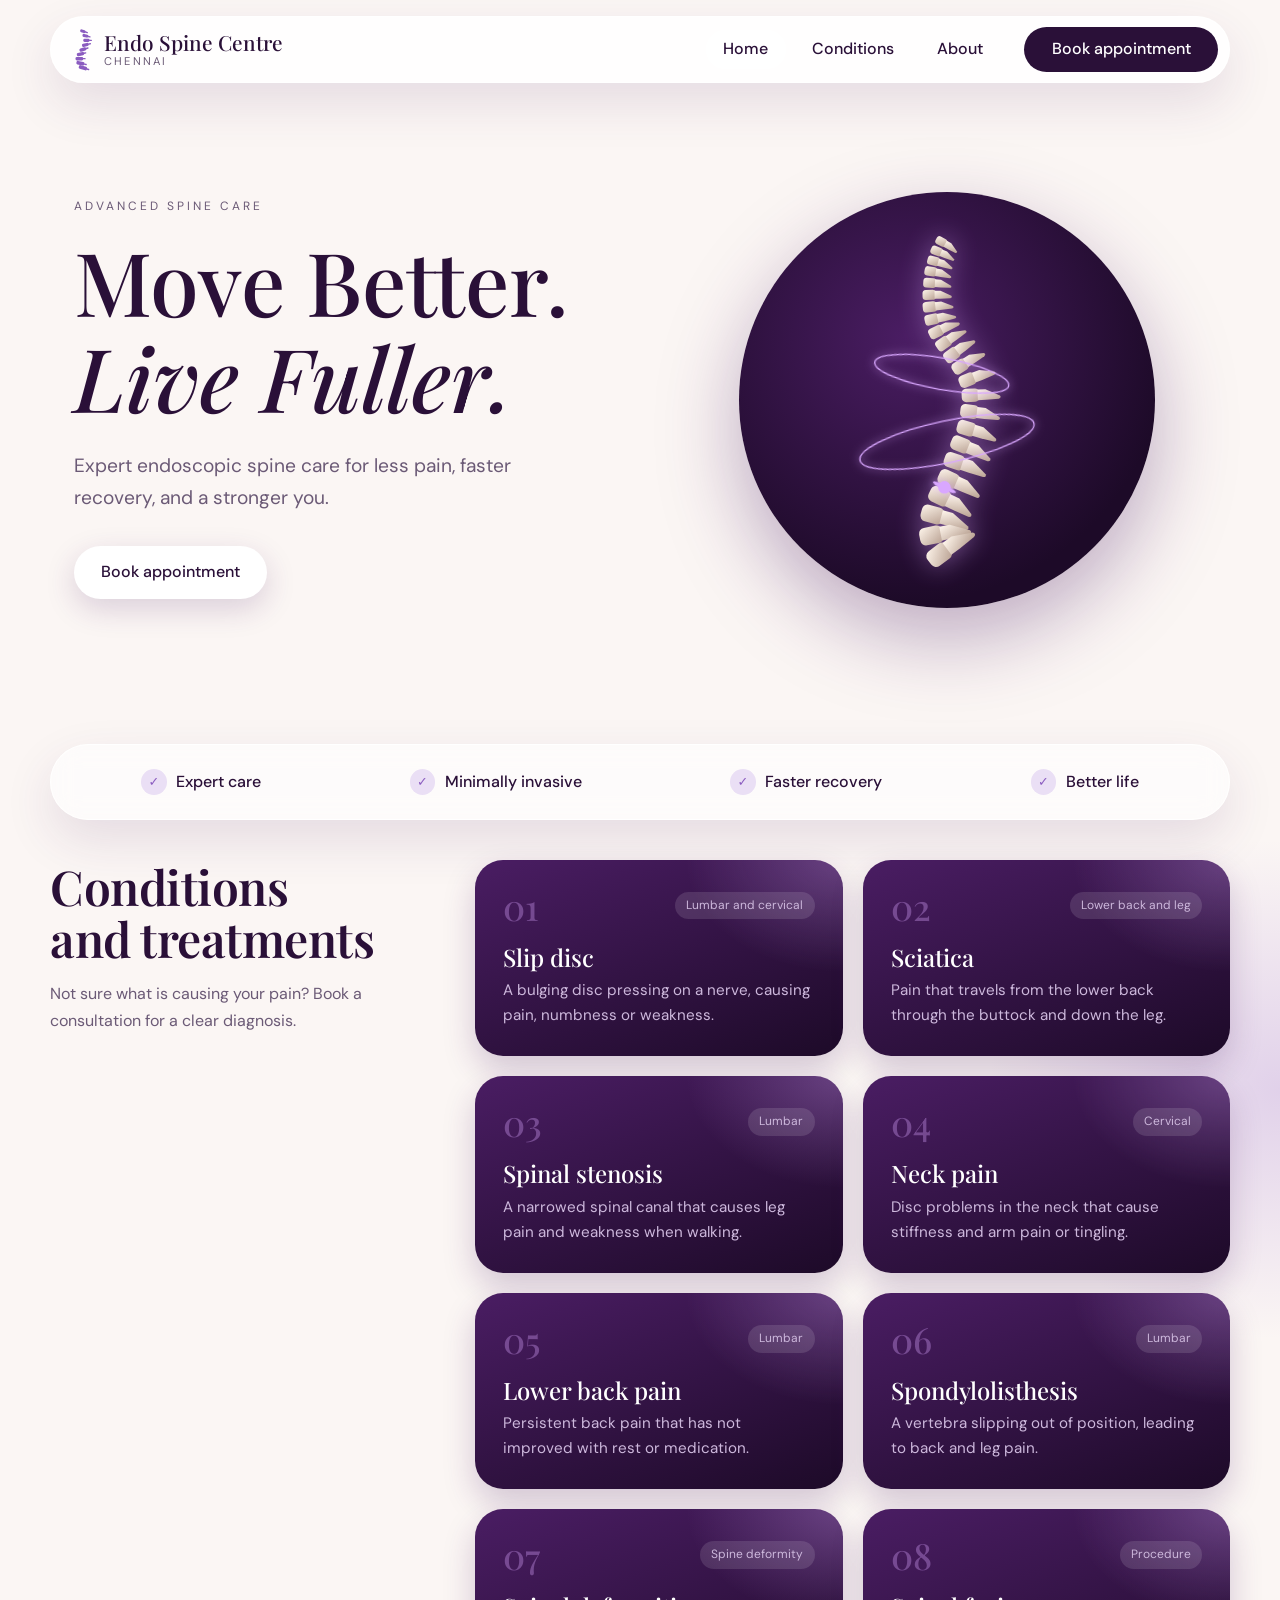
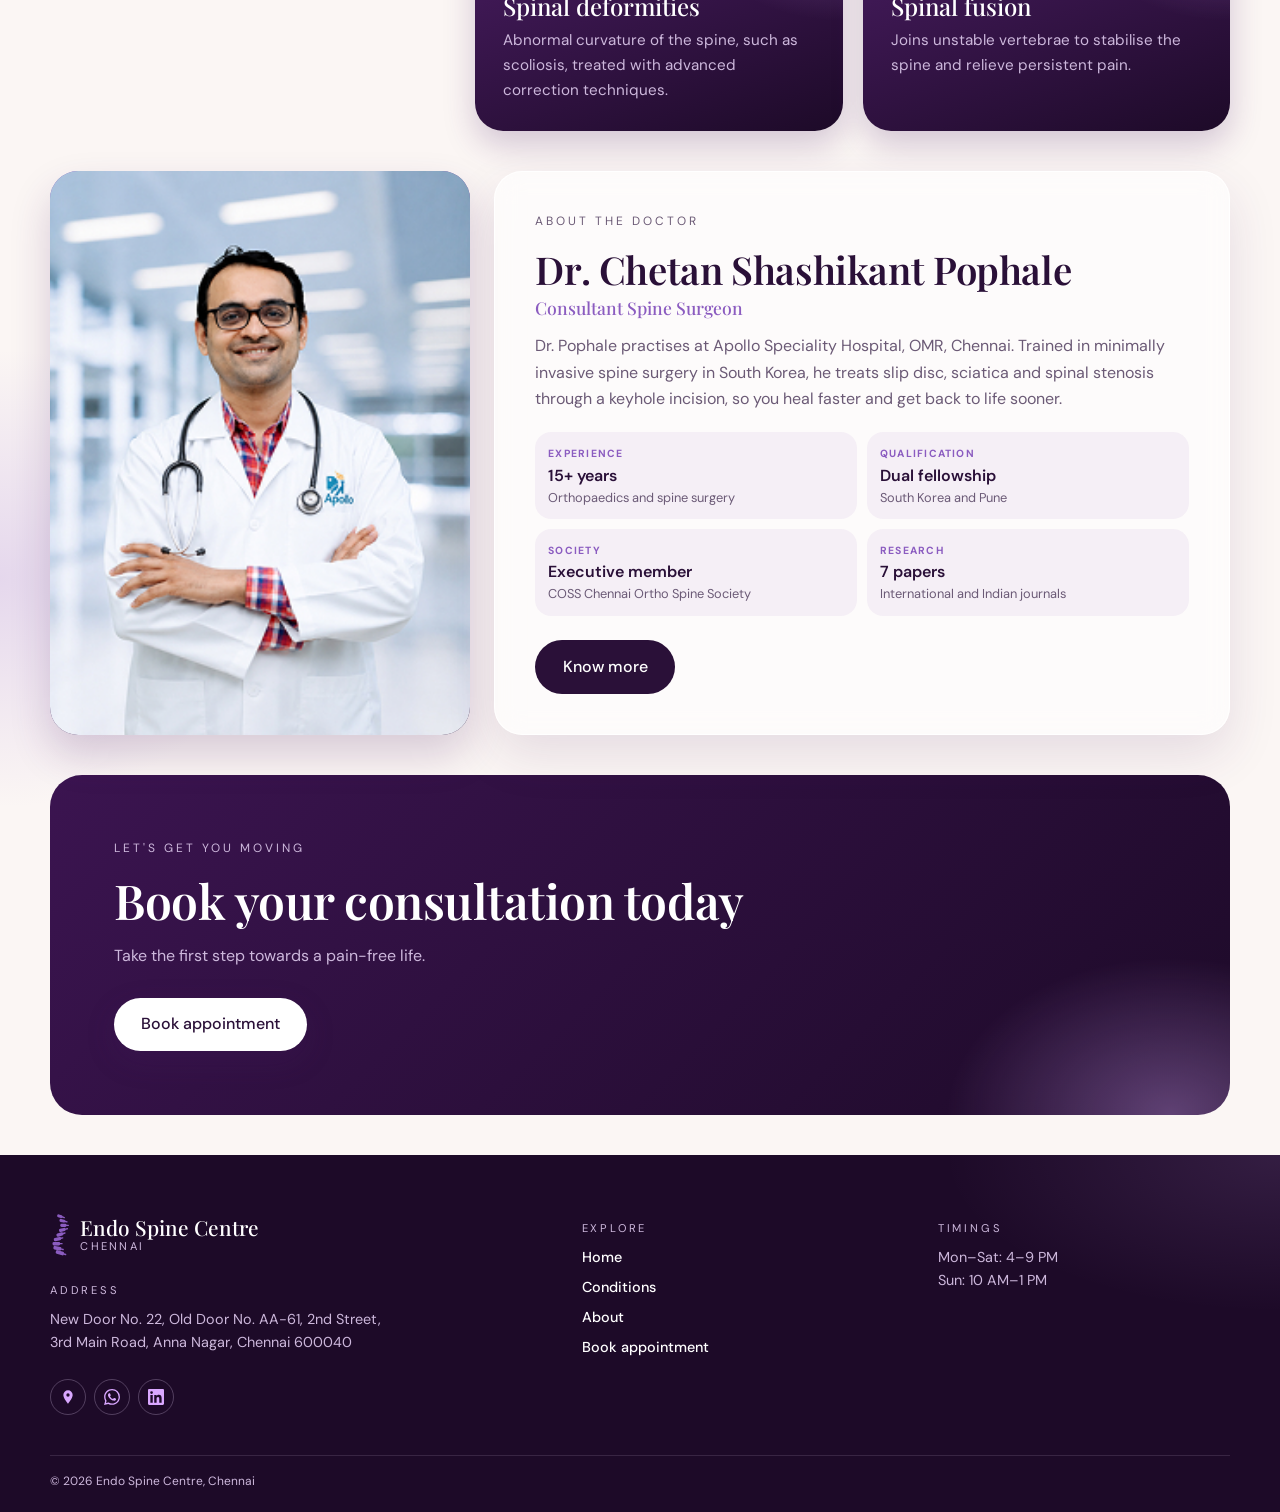
==== commit 9748ddee: "Add files via upload" ====
--- a/index.html
+++ b/index.html
@@ -105,30 +105,27 @@
     </section>
 
     <section class="about" id="about">
-      <div class="container">
-        <div class="intro">
-          <h2>About the doctor</h2>
+      <div class="container about-card">
+        <figure class="portrait">
+          <img src="Chetan.jpg" alt="Dr. Chetan Pophale" loading="lazy">
+        </figure>
+        <div class="about-body">
+          <p class="label">About the doctor</p>
+          <h2>Dr. Chetan Shashikant Pophale</h2>
+          <h3>Consultant Spine Surgeon</h3>
+          <p>
+            Dr. Pophale practises at Apollo Speciality Hospital, OMR, Chennai. Trained in
+            minimally invasive spine surgery in South Korea, he treats slip disc, sciatica and
+            spinal stenosis through a keyhole incision, so you heal faster and get back to life sooner.
+          </p>
+          <dl class="credentials">
+            <div><dt>Experience</dt><dd><strong>15+ years</strong><span>Orthopaedics and spine surgery</span></dd></div>
+            <div><dt>Qualification</dt><dd><strong>Dual fellowship</strong><span>South Korea and Pune</span></dd></div>
+            <div><dt>Society</dt><dd><strong>Executive member</strong><span>COSS Chennai Ortho Spine Society</span></dd></div>
+            <div><dt>Research</dt><dd><strong>7 papers</strong><span>International and Indian journals</span></dd></div>
+          </dl>
+          <a class="btn" href="about.html">Know more</a>
         </div>
-        <article class="about-card">
-          <figure class="portrait">
-            <img src="Chetan.jpg" alt="Dr. Chetan Pophale" loading="lazy">
-          </figure>
-          <div class="about-body">
-            <h2>Dr. Chetan Shashikant Pophale</h2>
-            <h3>Consultant Spine Surgeon</h3>
-            <p>
-              Practising at Apollo Speciality Hospitals, OMR, Chennai, Dr. Pophale specialises in
-              endoscopic and minimally invasive spine surgery, including endoscopic discectomy, spinal
-              fusion, spinal deformity correction and spinal instrumentation.
-            </p>
-            <dl class="credentials">
-              <div><dt>Experience</dt><dd><strong>15+ years</strong><span>Orthopaedics and spine surgery</span></dd></div>
-              <div><dt>Qualification</dt><dd><strong>FRCS</strong><span>Gold Medalist, RCS England</span></dd></div>
-              <div><dt>Fellowship</dt><dd><strong>Wooridul Spine Hospital</strong><span>South Korea, and Pune</span></dd></div>
-              <div><dt>Registered</dt><dd><strong>Tamil Nadu Medical Council</strong></dd></div>
-            </dl>
-          </div>
-        </article>
       </div>
     </section>
 
--- a/style.css
+++ b/style.css
@@ -10,6 +10,9 @@
   --muted: #6b5a76;
   --soft: #cdb8dc;
   --gap: 1.5rem; /* space between sections */
+  --dark-card:
+    radial-gradient(14rem 10rem at 100% 0, rgba(217, 167, 255, 0.3), transparent 70%),
+    linear-gradient(160deg, var(--plum-2), var(--night));
 }
 
 /* ---------- Base ---------- */
@@ -37,12 +40,19 @@
 a { color: inherit; text-decoration: none; }
 :focus-visible { outline: 3px solid var(--violet); outline-offset: 3px; }
 
+/* Smooth page-to-page transitions (the active tab pill slides between Information and Photos) */
+@media (prefers-reduced-motion: no-preference) {
+  @view-transition { navigation: auto; }
+  ::view-transition-old(root), ::view-transition-new(root) { animation-duration: 0.2s; }
+  ::view-transition-group(tab-pill) { animation-duration: 0.35s; animation-timing-function: cubic-bezier(0.4, 0, 0.2, 1); }
+}
+
 .container { width: calc(100% - 2rem); margin-inline: auto; }
 .label { margin-bottom: 1rem; font-size: 0.75rem; letter-spacing: 0.25em; text-transform: uppercase; color: var(--muted); }
 .lead { max-width: 34ch; margin: 1.25rem 0 1.75rem; font-size: 1.15rem; color: var(--muted); }
 
 /* Every section after the hero uses the same gap */
-.conditions, .about { padding-top: var(--gap); }
+.conditions, .about, .block { padding-top: var(--gap); }
 .cta { padding-block: var(--gap); }
 
 /* ---------- Shared components ---------- */
@@ -138,11 +148,10 @@
 }
 
 /* ---------- About ---------- */
-.about .intro { margin-bottom: 1.5rem; }
 .about-card { display: grid; gap: 1rem; }
 
 .portrait img {
-  display: block; width: 100%; aspect-ratio: 4 / 3; max-height: 17rem; object-fit: cover; object-position: center 20%;
+  display: block; width: 100%; aspect-ratio: 16 / 11; max-height: 14rem; object-fit: cover; object-position: center 20%;
   border-radius: 28px; box-shadow: 0 20px 40px rgba(74, 29, 99, 0.2);
   background: linear-gradient(160deg, var(--violet), var(--plum));
 }
@@ -156,15 +165,13 @@
 .about-body h3 { margin: 0.5rem 0 1rem; font-size: 1.1rem; font-weight: 500; color: var(--violet); }
 .about-body p:not(.label) { color: var(--muted); }
 
-/* Credentials: a simple label / value list */
-.credentials { margin-top: 1.25rem; }
-.credentials div {
-  display: grid; grid-template-columns: 6.5rem 1fr; gap: 0.75rem; align-items: baseline;
-  padding: 0.8rem 0; border-top: 1px solid rgba(139, 92, 192, 0.2);
-}
-.credentials dt { font-size: 0.68rem; font-weight: 700; letter-spacing: 0.12em; text-transform: uppercase; color: var(--violet); }
-.credentials strong { display: block; font-weight: 600; line-height: 1.3; }
-.credentials span { display: block; margin-top: 0.15rem; font-size: 0.85rem; line-height: 1.4; color: var(--muted); }
+/* Credentials: four small tiles */
+.credentials { display: grid; grid-template-columns: 1fr 1fr; gap: 0.6rem; margin-top: 1.25rem; }
+.credentials div { padding: 0.8rem; border-radius: 16px; background: rgba(139, 92, 192, 0.08); }
+.credentials dt { font-size: 0.65rem; font-weight: 700; letter-spacing: 0.12em; text-transform: uppercase; color: var(--violet); }
+.credentials strong { display: block; margin-top: 0.2rem; font-weight: 600; line-height: 1.3; }
+.credentials span { display: block; margin-top: 0.15rem; font-size: 0.8rem; line-height: 1.4; color: var(--muted); }
+.about-body .btn { margin-top: 1.5rem; }
 
 /* ---------- Conditions (phone: centered, auto-advancing, looping carousel) ---------- */
 .conditions .container { display: grid; gap: 2rem; }
@@ -177,10 +184,7 @@
 .card {
   position: relative; display: grid; grid-template-columns: auto 1fr; align-content: start; align-items: center;
   flex: 0 0 78vw; padding: 1.5rem; border-radius: 28px; scroll-snap-align: center; scroll-snap-stop: always; color: #fff;
-  background:
-    radial-gradient(14rem 10rem at 100% 0, rgba(217, 167, 255, 0.3), transparent 70%),
-    linear-gradient(160deg, var(--plum-2), var(--night));
-  box-shadow: 0 14px 32px rgba(74, 29, 99, 0.22);
+  background: var(--dark-card); box-shadow: 0 14px 32px rgba(74, 29, 99, 0.22);
   transition: transform 0.2s;
 }
 .card::before {
@@ -190,6 +194,118 @@
 .card span { justify-self: end; padding: 0.25rem 0.7rem; border-radius: 999px; background: rgba(255, 255, 255, 0.12); font-size: 0.75rem; color: var(--soft); }
 .card h3 { grid-column: 1 / -1; margin: 1.25rem 0 0.5rem; font-size: 1.5rem; }
 .card p { grid-column: 1 / -1; color: var(--soft); font-size: 0.95rem; }
+
+/* ---------- Doctor profile pages ---------- */
+.tabs {
+  display: grid; grid-template-columns: 1fr 1fr; width: min(18rem, calc(100% - 2rem)); margin: 5.5rem auto 0; padding: 0.3rem;
+  border-radius: 999px; background: rgba(255, 255, 255, 0.7); border: 1px solid rgba(255, 255, 255, 0.9);
+  box-shadow: 0 8px 22px rgba(74, 29, 99, 0.08);
+}
+.tabs a { padding: 0.55rem; border-radius: 999px; text-align: center; font-size: 0.95rem; font-weight: 500; color: var(--muted); }
+.tabs [aria-current] {
+  background: linear-gradient(135deg, var(--plum-2), var(--plum)); box-shadow: 0 6px 16px rgba(74, 29, 99, 0.3);
+  color: #fff; view-transition-name: tab-pill;
+}
+
+.profile {
+  display: grid; grid-template-columns: auto 1fr; align-items: center; gap: 1rem; margin-top: 1rem;
+  padding: 1.25rem; border-radius: 28px; color: #fff;
+  background:
+    radial-gradient(22rem 16rem at 90% 0, rgba(217, 167, 255, 0.28), transparent 70%),
+    linear-gradient(160deg, var(--plum-2), var(--night));
+}
+.profile h1 { font-size: clamp(1.5rem, 6.5vw, 3rem); }
+.profile .lead { max-width: none; margin: 0.5rem 0 0; font-size: 0.9rem; color: var(--soft); }
+.profile .photo { width: 5.5rem; border-radius: 999px 999px 18px 18px; }
+
+/* Photo placeholder: add an <img> inside the figure and it covers the placeholder */
+.photo {
+  position: relative; overflow: hidden; aspect-ratio: 4 / 5; border-radius: 28px;
+  background:
+    url("data:image/svg+xml,%3Csvg xmlns='http://www.w3.org/2000/svg' viewBox='0 0 24 24' fill='none' stroke='%23fff' stroke-opacity='.35' stroke-width='1.2'%3E%3Crect x='3' y='5' width='18' height='14' rx='3'/%3E%3Ccircle cx='9' cy='10' r='1.5'/%3E%3Cpath d='M4 17l5-4 4 3 3-2 4 3'/%3E%3C/svg%3E") center 40% / 3rem no-repeat,
+    linear-gradient(160deg, var(--violet), var(--plum-2));
+}
+.photo img { position: absolute; inset: 0; width: 100%; height: 100%; object-fit: cover; }
+.photo figcaption {
+  position: absolute; inset: auto 0.75rem 0.75rem; padding: 0.5rem 0.9rem; border-radius: 14px;
+  background: rgba(255, 255, 255, 0.14); backdrop-filter: blur(10px); color: #fff; font-size: 0.85rem;
+}
+
+/* Sections: heading on the left, content on the right (desktop) */
+.split { display: grid; gap: 1.5rem; }
+.block .intro p:not(.label) { margin-top: 1rem; color: var(--muted); }
+
+.timeline {
+  display: grid; gap: 1rem; padding-left: 1.25rem; list-style: none;
+  border-left: 2px solid rgba(139, 92, 192, 0.25);
+}
+.timeline li {
+  position: relative; padding: 1.1rem 1.25rem; border-radius: 20px;
+  background: rgba(255, 255, 255, 0.6); border: 1px solid rgba(255, 255, 255, 0.85);
+  box-shadow: 0 8px 22px rgba(74, 29, 99, 0.08); backdrop-filter: blur(14px);
+}
+.timeline li::before {
+  content: ""; position: absolute; top: 1.5rem; left: calc(-1.25rem - 7px);
+  width: 12px; height: 12px; border-radius: 50%; background: var(--violet); box-shadow: 0 0 0 4px var(--lav);
+}
+.timeline time { font-size: 0.72rem; font-weight: 700; letter-spacing: 0.12em; text-transform: uppercase; color: var(--violet); }
+.timeline h3 { margin: 0.25rem 0; font-size: 1.15rem; line-height: 1.25; }
+.timeline p { color: var(--muted); font-size: 0.95rem; }
+.timeline a { display: inline-block; margin-top: 0.5rem; font-size: 0.85rem; font-weight: 700; color: var(--violet); }
+
+/* ---------- Photo gallery: a round "scope view" with glowing rings ---------- */
+.gallery {
+  padding: 2rem 1rem 1.5rem; overflow: hidden; border-radius: 32px; text-align: center; color: #fff;
+  background: var(--dark-card);
+}
+.gallery-head p { max-width: 28ch; margin: 0.5rem auto 0; color: var(--soft); }
+
+.gallery-stage { position: relative; width: min(19rem, 72vw); margin: 2rem auto 0; }
+.gallery-stage::before, .gallery-stage::after {
+  content: ""; position: absolute; border: 2px solid var(--glow); border-radius: 50%; pointer-events: none;
+}
+.gallery-stage::before {
+  inset: -0.6rem; animation: breathe 4s ease-in-out infinite;
+  box-shadow: 0 0 24px rgba(217, 167, 255, 0.5), inset 0 0 24px rgba(217, 167, 255, 0.25);
+}
+.gallery-stage::after { inset: 22% -10%; opacity: 0.55; transform: rotate(-14deg); } /* tilted orbit, like the hero */
+@keyframes breathe {
+  50% { box-shadow: 0 0 38px rgba(217, 167, 255, 0.75), inset 0 0 30px rgba(217, 167, 255, 0.4); }
+}
+
+.gallery-track {
+  position: relative; z-index: 1; display: flex; overflow-x: auto; scroll-snap-type: x mandatory; scrollbar-width: none;
+  border-radius: 50%; box-shadow: 0 20px 50px rgba(0, 0, 0, 0.4);
+}
+.gallery-track::-webkit-scrollbar { display: none; }
+.gallery-track .photo {
+  flex: 0 0 100%; aspect-ratio: 1; border-radius: 0; background-size: 4rem, auto;
+  scroll-snap-align: start; scroll-snap-stop: always;
+}
+.gallery-track figcaption { display: none; } /* the caption is shown below the photo instead */
+
+.gallery-caption { min-height: 2.4em; margin-top: 2rem; font: italic 500 1.5rem/1.2 "Playfair Display", serif; text-wrap: balance; }
+.gallery-bar { display: flex; align-items: center; justify-content: center; gap: 1rem; margin-top: 0.75rem; }
+.gallery-count { min-width: 3.5rem; font-size: 0.85rem; letter-spacing: 0.1em; color: var(--soft); }
+.gallery-nav {
+  display: grid; place-items: center; width: 2.5rem; height: 2.5rem; padding-bottom: 0.2rem;
+  border: 1px solid rgba(217, 167, 255, 0.5); border-radius: 50%; background: none; color: var(--glow);
+  font-size: 1.6rem; line-height: 1; cursor: pointer; transition: background 0.15s;
+}
+.gallery-nav:hover, .gallery-nav:active { background: rgba(217, 167, 255, 0.15); }
+.gallery-nav::before { content: "\2039"; }
+.gallery-nav[data-dir="1"]::before { content: "\203A"; }
+
+.gallery-thumbs {
+  position: relative; display: flex; gap: 0.4rem; width: fit-content; max-width: 100%; margin: 1.25rem auto 0; padding: 0.35rem;
+  overflow-x: auto; scrollbar-width: none;
+}
+.gallery-thumbs::-webkit-scrollbar { display: none; }
+.gallery-thumbs .photo {
+  flex: 0 0 2.75rem; aspect-ratio: 1; padding: 0; border: 0; border-radius: 50%; background-size: 1.2rem, auto;
+  opacity: 0.5; cursor: pointer; transition: opacity 0.2s, box-shadow 0.2s;
+}
+.gallery-thumbs .photo[aria-current="true"] { opacity: 1; box-shadow: 0 0 0 2px var(--night), 0 0 0 4px var(--glow); }
 
 /* ---------- Call to action ---------- */
 .cta .container {
@@ -313,7 +429,7 @@
 /* ---------- Accessibility ---------- */
 @media (prefers-reduced-motion: reduce) {
   html { scroll-behavior: auto; }
-  .spine .pulse { animation: none; }
+  .spine .pulse, .gallery-stage::before { animation: none; }
 }
 
 /* ---------- Desktop (861px and up) ---------- */
@@ -362,7 +478,6 @@
   }
   .trust li { padding: 0; background: none; border: 0; box-shadow: none; font-size: 1rem; }
 
-  .about .intro { margin-bottom: 2rem; }
   .about-card { grid-template-columns: 0.8fr 1.4fr; gap: 1.5rem; align-items: stretch; }
   .portrait img { height: 100%; max-height: none; aspect-ratio: auto; }
   .about-body { padding: 2.5rem; }
@@ -372,6 +487,21 @@
   .card { padding: 1.75rem; }
   .card:hover { transform: translateY(-4px); }
   .card[data-clone] { display: none; } /* loop copies are for the phone carousel only */
+
+  .tabs { width: 20rem; margin-top: 7rem; }
+  .profile { gap: 2rem; margin-top: 1.5rem; padding: 2rem 2.5rem; border-radius: 36px; }
+  .profile .photo { width: 9rem; border-radius: 999px 999px 24px 24px; }
+  .profile .lead { font-size: 1.15rem; }
+  .split { grid-template-columns: 1fr 2fr; gap: 3rem; align-items: start; }
+  .split .intro { position: sticky; top: 6rem; }
+
+  .gallery { max-width: 52rem; margin-inline: auto; padding: 3.5rem 2rem 2.5rem; border-radius: 36px; }
+  .gallery-stage { width: min(26rem, 100%); margin-top: 2.75rem; }
+  .gallery-stage::before { inset: -0.9rem; }
+  .gallery-caption { font-size: 1.9rem; }
+  .gallery-nav { width: 3rem; height: 3rem; }
+  .gallery-thumbs { gap: 0.75rem; }
+  .gallery-thumbs .photo { flex-basis: 3.5rem; }
 
   .cta .container { padding: 4rem; }
 
@@ -390,4 +520,42 @@
   .booking-intro { padding: 10rem 3rem 4rem max(2rem, calc((100vw - 1180px) / 2 + 1.4rem)); }
   .booking-form { display: grid; place-items: center; padding: 8rem 2rem 4rem; }
   form, .success { width: min(420px, 100%); }
-}+}
+
+/* ---------- Time slots: shown after a date is picked ----------*/
+.tp-status {
+  display: flex; align-items: center; gap: 0.7rem; padding: 0.9rem 1rem;
+  border: 1.5px dashed rgba(139, 92, 192, 0.35); border-radius: 12px;
+  background: rgba(255, 255, 255, 0.5); font-size: 0.9rem; color: var(--muted);
+}
+.tp-status.is-error { border-style: solid; border-color: #e7b4b0; background: #fdf1f0; color: #b3261e; }
+.tp-spinner {
+  flex: none; width: 1.1rem; height: 1.1rem; border-radius: 50%;
+  border: 2.5px solid var(--lav); border-top-color: var(--violet); animation: tp-spin 0.8s linear infinite;
+}
+@keyframes tp-spin { to { transform: rotate(360deg); } }
+@media (prefers-reduced-motion: reduce) { .tp-spinner { animation-duration: 2.4s; } }
+
+/* One row per hour: label on the left, a chip for each slot on the right */
+.tp-groups { display: grid; gap: 0.55rem; }
+.tp-group { display: grid; grid-template-columns: 3.1rem 1fr; align-items: center; gap: 0.6rem; }
+.tp-hour { font-size: 0.8rem; font-weight: 700; letter-spacing: 0.04em; white-space: nowrap; color: var(--violet); }
+.tp-row { display: grid; grid-template-columns: repeat(var(--cols, 4), 1fr); gap: 0.4rem; }
+
+.tp-chip { position: relative; display: block; font-size: 0.85rem; }
+.tp-chip input {
+  position: absolute; inset: 0; width: 100%; height: 100%; min-height: 0; padding: 0;
+  border: 0; opacity: 0; cursor: pointer;
+}
+.tp-chip span {
+  display: block; padding: 0.5rem 0; border: 1.5px solid var(--lav); border-radius: 10px; background: #fff;
+  text-align: center; font-weight: 500; color: var(--plum);
+  transition: background 0.15s, border-color 0.15s, color 0.15s;
+}
+.tp-chip:hover input:not(:disabled) + span { border-color: var(--violet); }
+.tp-chip input:checked + span { background: var(--plum); border-color: var(--plum); color: #fff; }
+.tp-chip input:focus-visible + span { outline: 3px solid var(--violet); outline-offset: 2px; }
+
+/* Booked or past times: greyed out, not clickable */
+.tp-chip input:disabled { cursor: not-allowed; }
+.tp-chip input:disabled + span { border-color: var(--lav); background: rgba(255, 255, 255, 0.45); color: var(--muted); opacity: 0.6; }
